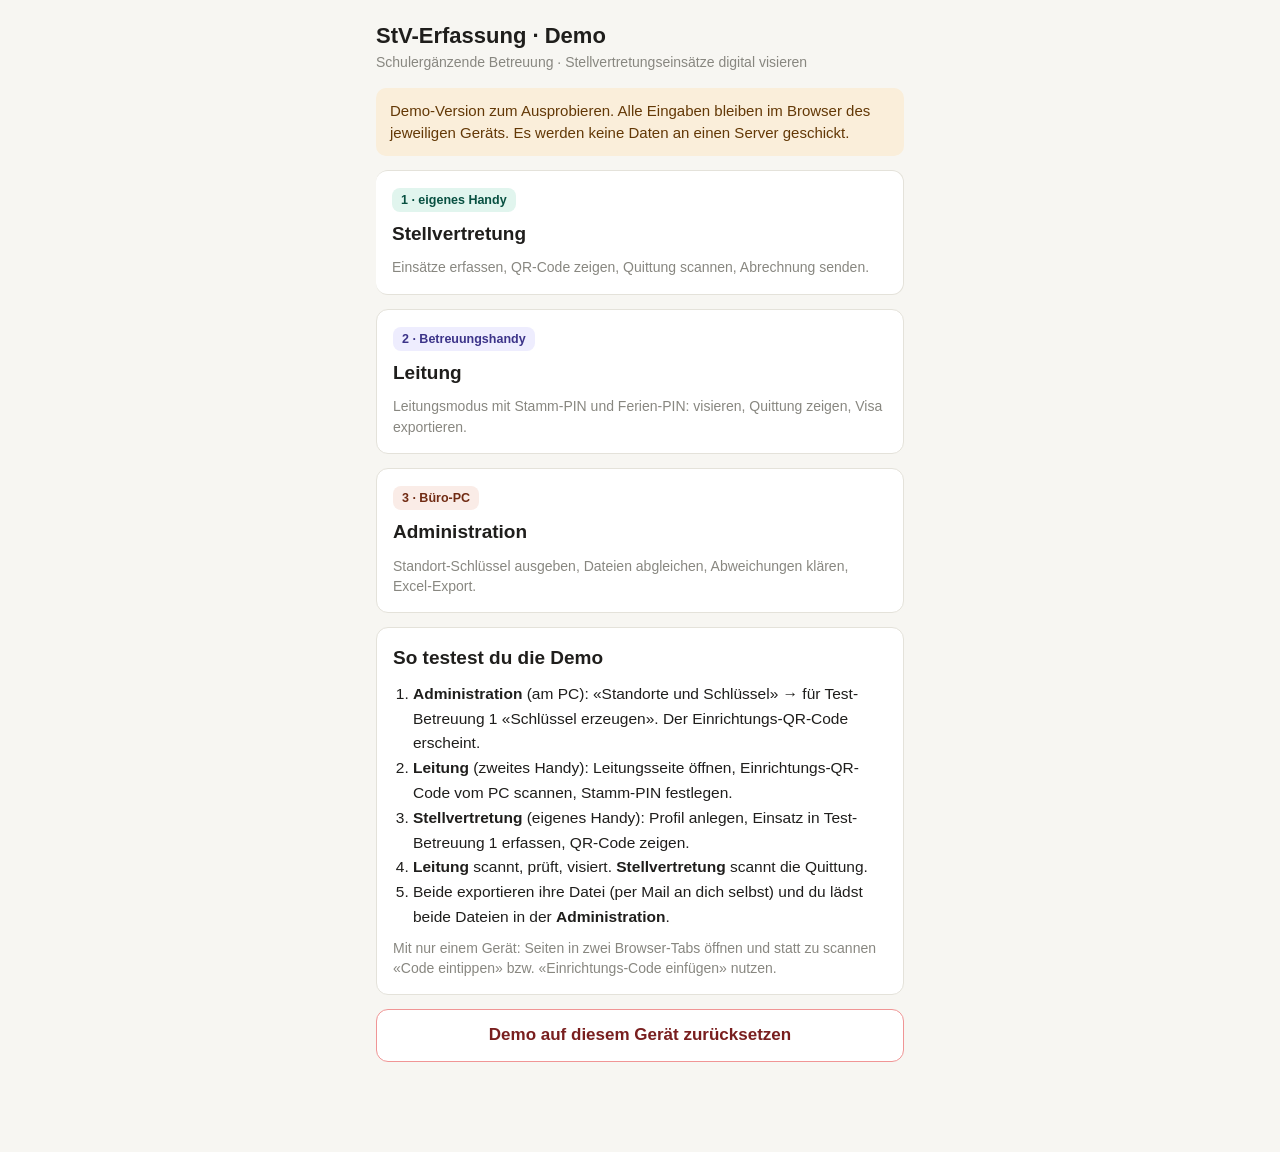
==== index.html @ cec83436 "Demo StV-Erfassung: StV-App, Leitungsmodus, Prüfdatei Administration Co-Authored-By: Claude Opus 5.5" ====
<!DOCTYPE html>
<html lang="de-CH"><head><meta charset="utf-8"><meta name="viewport" content="width=device-width,initial-scale=1">
<title>StV-Erfassung · Demo</title><link rel="icon" href="data:,"><link rel="stylesheet" href="shared.css"></head>
<body><div class="wrap">
<header class="top"><div><h1>StV-Erfassung · Demo</h1><div class="sub">Schulergänzende Betreuung · Stellvertretungseinsätze digital visieren</div></div></header>
<div class="info">Demo-Version zum Ausprobieren. Alle Eingaben bleiben im Browser des jeweiligen Geräts. Es werden keine Daten an einen Server geschickt.</div>
<a class="card" href="stv.html" style="display:block;text-decoration:none;color:inherit;border-left:0">
  <span class="bd" style="background:#E1F5EE;color:#085041">1 · eigenes Handy</span><h2 style="margin-top:8px">Stellvertretung</h2><p class="sub">Einsätze erfassen, QR-Code zeigen, Quittung scannen, Abrechnung senden.</p></a>
<a class="card" href="leitung.html" style="display:block;text-decoration:none;color:inherit">
  <span class="bd" style="background:#EEEDFE;color:#3C3489">2 · Betreuungshandy</span><h2 style="margin-top:8px">Leitung</h2><p class="sub">Leitungsmodus mit Stamm-PIN und Ferien-PIN: visieren, Quittung zeigen, Visa exportieren.</p></a>
<a class="card" href="admin.html" style="display:block;text-decoration:none;color:inherit">
  <span class="bd" style="background:#FAECE7;color:#712B13">3 · Büro-PC</span><h2 style="margin-top:8px">Administration</h2><p class="sub">Standort-Schlüssel ausgeben, Dateien abgleichen, Abweichungen klären, Excel-Export.</p></a>
<div class="card"><h2>So testest du die Demo</h2>
<ol style="margin-left:20px;font-size:15.5px;line-height:1.6">
<li><b>Administration</b> (am PC): «Standorte und Schlüssel» → für Test-Betreuung 1 «Schlüssel erzeugen». Der Einrichtungs-QR-Code erscheint.</li>
<li><b>Leitung</b> (zweites Handy): Leitungsseite öffnen, Einrichtungs-QR-Code vom PC scannen, Stamm-PIN festlegen.</li>
<li><b>Stellvertretung</b> (eigenes Handy): Profil anlegen, Einsatz in Test-Betreuung 1 erfassen, QR-Code zeigen.</li>
<li><b>Leitung</b> scannt, prüft, visiert. <b>Stellvertretung</b> scannt die Quittung.</li>
<li>Beide exportieren ihre Datei (per Mail an dich selbst) und du lädst beide Dateien in der <b>Administration</b>.</li>
</ol>
<p class="note">Mit nur einem Gerät: Seiten in zwei Browser-Tabs öffnen und statt zu scannen «Code eintippen» bzw. «Einrichtungs-Code einfügen» nutzen.</p></div>
<button class="danger" id="rs">Demo auf diesem Gerät zurücksetzen</button>
</div>
<script>
document.getElementById('rs').onclick=()=>{if(confirm('Alle Demo-Daten (Stellvertretung, Leitung, Administration) auf diesem Gerät löschen?')){['stv_data_v1','lei_data_v1','adm_data_v1'].forEach(k=>localStorage.removeItem(k));alert('Zurückgesetzt.');}};
</script></body></html>
---- shared.css ----
*{box-sizing:border-box;margin:0;padding:0}
:root{--bg:#F7F6F2;--card:#fff;--line:#E4E2DA;--line2:#D3D1C7;--tx:#1F1E1C;--tx2:#5F5E5A;--tx3:#888780;
--acc:#0F6E56;--acc-bg:#E1F5EE;--acc-tx:#085041;
--ok-bg:#EAF3DE;--ok:#27500A;--warn-bg:#FAEEDA;--warn:#633806;--err-bg:#FCEBEB;--err:#791F1F;--gray-bg:#ECEAE3;--gray:#444441;
--r:12px;font-family:-apple-system,BlinkMacSystemFont,"Segoe UI",Inter,Roboto,sans-serif}
body.lei{--acc:#534AB7;--acc-bg:#EEEDFE;--acc-tx:#3C3489}
body.adm{--acc:#993C1D;--acc-bg:#FAECE7;--acc-tx:#712B13}
html,body{background:var(--bg);color:var(--tx);font-size:17px;line-height:1.45}
body{min-height:100vh;-webkit-tap-highlight-color:transparent}
.wrap{max-width:560px;margin:0 auto;padding:16px 16px 90px}
body.adm .wrap{max-width:1100px}
header.top{display:flex;align-items:center;justify-content:space-between;gap:10px;margin:4px 0 16px}
header.top h1{font-size:22px;font-weight:650}
.role{display:inline-block;font-size:13px;font-weight:600;padding:4px 10px;border-radius:20px;background:var(--acc-bg);color:var(--acc-tx)}
.sub{font-size:14px;color:var(--tx3)}
.card{background:var(--card);border:1px solid var(--line);border-radius:var(--r);padding:16px;margin-bottom:14px}
h2{font-size:19px;font-weight:650;margin-bottom:10px}
h3{font-size:16px;font-weight:650;margin:14px 0 6px}
label.l{display:block;font-size:14px;color:var(--tx2);margin:12px 0 5px}
input,select,textarea{width:100%;font:inherit;font-size:17px;padding:11px 12px;border:1.5px solid var(--line2);border-radius:10px;background:#fff;color:var(--tx)}
input:focus,select:focus{outline:none;border-color:var(--acc)}
.row2{display:flex;gap:10px}.row2>*{flex:1;min-width:0}
.chips{display:flex;flex-wrap:wrap;gap:8px}
.chip{border:1.5px solid var(--line2);border-radius:10px;padding:8px 13px;font-size:16px;background:#fff;cursor:pointer;user-select:none}
.chip.on{background:var(--acc-bg);border-color:var(--acc);color:var(--acc-tx);font-weight:600}
button,.btn{display:block;width:100%;font:inherit;font-size:17px;font-weight:600;padding:13px;border-radius:12px;border:1.5px solid var(--line2);background:#fff;color:var(--tx);cursor:pointer;text-align:center;margin-top:10px;text-decoration:none}
button.pri,.btn.pri{background:var(--acc);border-color:var(--acc);color:#fff}
button.dark{background:var(--tx);border-color:var(--tx);color:#fff}
button.danger{color:var(--err);border-color:#F09595}
button.small{display:inline-block;width:auto;font-size:14px;padding:7px 12px;margin:0}
button:disabled{opacity:.45}
.btnrow{display:flex;gap:10px}.btnrow>button{flex:1}
.list .it{border-top:1px solid var(--line);padding:11px 0;display:flex;justify-content:space-between;gap:10px;align-items:center;cursor:pointer}
.list .it:first-child{border-top:none}
.it .m{font-size:13.5px;color:var(--tx3)}
.bd{display:inline-block;font-size:12.5px;font-weight:650;padding:3px 9px;border-radius:8px;white-space:nowrap}
.b-ok{background:var(--ok-bg);color:var(--ok)}.b-warn{background:var(--warn-bg);color:var(--warn)}.b-err{background:var(--err-bg);color:var(--err)}.b-gray{background:var(--gray-bg);color:var(--gray)}.b-acc{background:var(--acc-bg);color:var(--acc-tx)}
.note{font-size:14px;color:var(--tx3);margin-top:8px}
.info{background:var(--warn-bg);color:var(--warn);border-radius:10px;padding:12px 14px;font-size:15px;margin-bottom:14px}
.ok-box{background:var(--ok-bg);color:var(--ok);border-radius:10px;padding:12px 14px;font-size:15px;margin-bottom:14px}
.err{color:var(--err);font-size:14px;margin-top:6px;min-height:0}
.mono{font-family:ui-monospace,"SF Mono",Menlo,Consolas,monospace}
.code{font-family:ui-monospace,"SF Mono",Menlo,Consolas,monospace;font-size:24px;font-weight:700;letter-spacing:2px;text-align:center}
.qrbox{display:flex;justify-content:center;margin:8px 0}
.qrbox svg{width:min(78vw,300px);height:auto;background:#fff}
.center{text-align:center}
.kv{display:grid;grid-template-columns:auto 1fr;gap:6px 14px;font-size:16px}
.kv div:nth-child(odd){color:var(--tx3)}
.hidden{display:none!important}
.toast{position:fixed;left:50%;bottom:24px;transform:translateX(-50%);background:var(--tx);color:#fff;padding:11px 18px;border-radius:12px;font-size:15px;z-index:99;max-width:90vw;text-align:center}
.ov{position:fixed;inset:0;background:rgba(0,0,0,.55);z-index:50;display:flex;align-items:flex-end;justify-content:center}
.ov .sheet{background:var(--bg);width:100%;max-width:560px;max-height:92vh;overflow:auto;border-radius:18px 18px 0 0;padding:18px 16px 28px}
@media(min-width:700px){.ov{align-items:center}.ov .sheet{border-radius:18px}}
.scan{position:fixed;inset:0;background:#111;z-index:60;display:flex;flex-direction:column;align-items:center;justify-content:center;color:#fff;padding:20px;gap:14px}
.scan video{width:min(92vw,460px);max-height:60vh;border-radius:14px;background:#000;object-fit:cover}
.scan .frame{position:relative}
.scan .frame::after{content:"";position:absolute;inset:14%;border:4px solid #EF9F27;border-radius:14px}
.scan button{max-width:460px}
.pinpad{display:grid;grid-template-columns:repeat(3,1fr);gap:10px;max-width:320px;margin:14px auto 0}
.pinpad button{margin:0;font-size:24px;padding:16px 0}
.pindots{display:flex;justify-content:center;gap:14px;margin:16px 0 4px}
.pindots i{width:16px;height:16px;border-radius:50%;border:2px solid var(--acc);display:block}
.pindots i.f{background:var(--acc)}
table{width:100%;border-collapse:collapse;font-size:15px}
th{text-align:left;color:var(--tx3);font-weight:500;font-size:13.5px;padding:7px 8px;border-bottom:1.5px solid var(--line)}
td{padding:8px;border-bottom:1px solid var(--line);vertical-align:top}
tr.sel{background:#FAEEDA55}
.drop{display:block;margin-bottom:4px;border:2.5px dashed var(--acc);background:var(--acc-bg);color:var(--acc-tx);border-radius:14px;padding:28px;text-align:center;cursor:pointer}
.tabs{display:flex;gap:6px;margin-bottom:14px;flex-wrap:wrap}
.tabs button{width:auto;margin:0;padding:9px 16px;font-size:15px}
.tabs button.on{background:var(--acc);color:#fff;border-color:var(--acc)}
.demo{font-size:13px;background:#ECEAE3;color:#444441;border-radius:8px;padding:8px 10px;margin-bottom:12px}
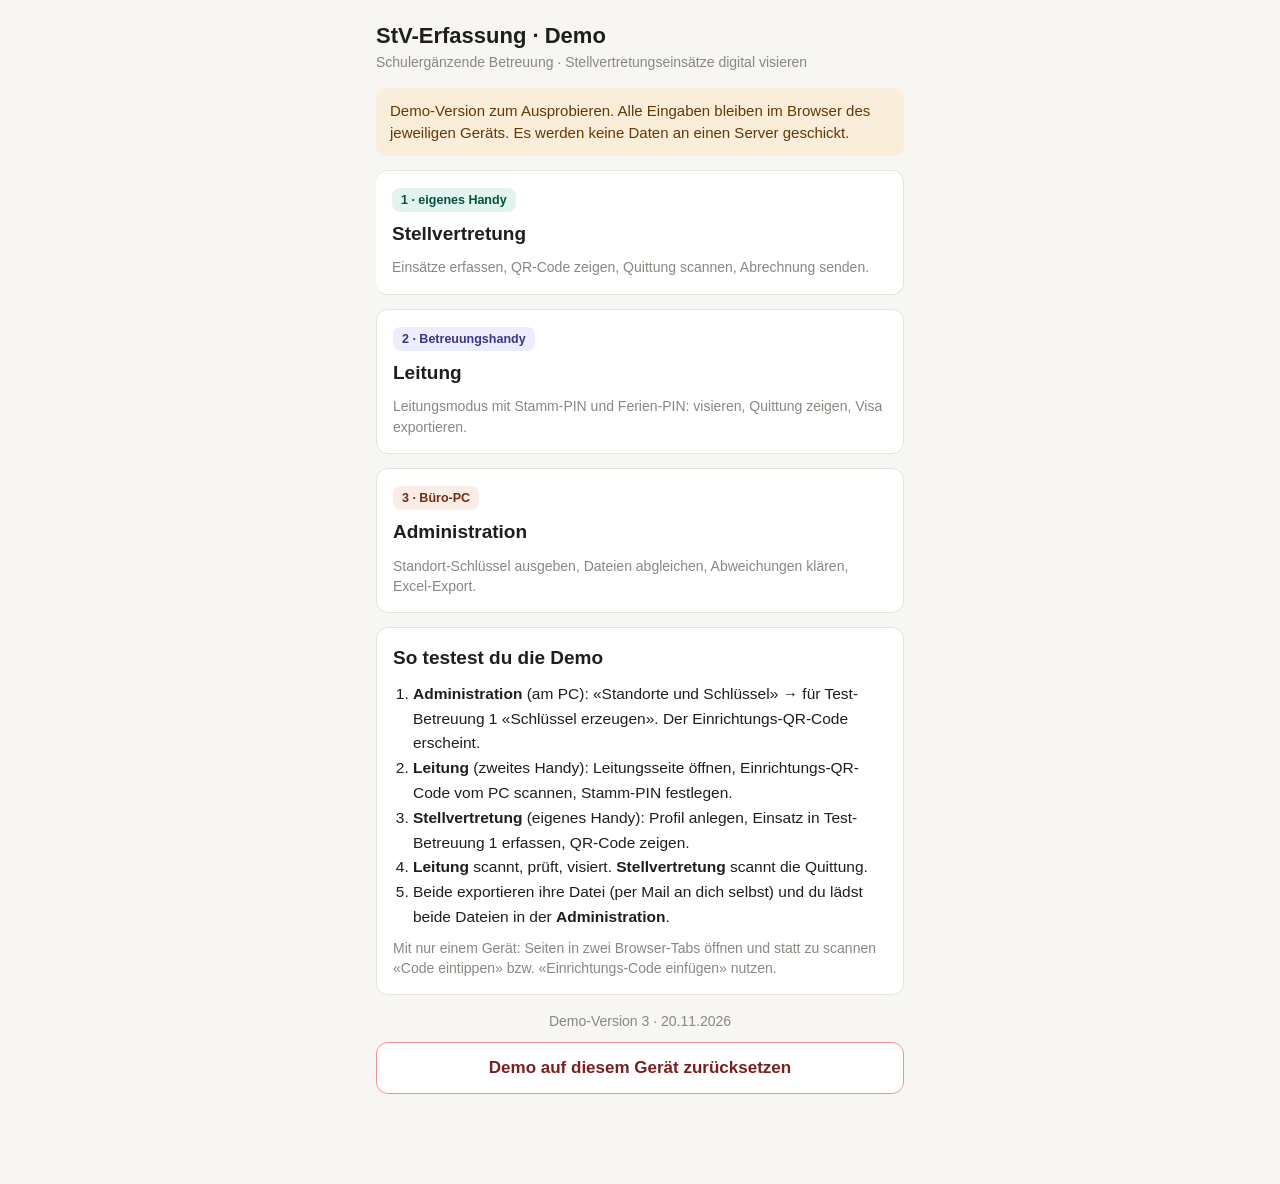
==== commit cc6cf27d: "Versionsnummer an Dateien hängen, damit Handys keine alten Dateien mischen Co-Authored-By: Claude Op" ====
--- a/index.html
+++ b/index.html
@@ -1,6 +1,6 @@
 <!DOCTYPE html>
 <html lang="de-CH"><head><meta charset="utf-8"><meta name="viewport" content="width=device-width,initial-scale=1">
-<title>StV-Erfassung · Demo</title><link rel="icon" href="data:,"><link rel="stylesheet" href="shared.css"></head>
+<title>StV-Erfassung · Demo</title><link rel="icon" href="data:,"><link rel="stylesheet" href="shared.css?v=3"></head>
 <body><div class="wrap">
 <header class="top"><div><h1>StV-Erfassung · Demo</h1><div class="sub">Schulergänzende Betreuung · Stellvertretungseinsätze digital visieren</div></div></header>
 <div class="info">Demo-Version zum Ausprobieren. Alle Eingaben bleiben im Browser des jeweiligen Geräts. Es werden keine Daten an einen Server geschickt.</div>
@@ -19,6 +19,7 @@
 <li>Beide exportieren ihre Datei (per Mail an dich selbst) und du lädst beide Dateien in der <b>Administration</b>.</li>
 </ol>
 <p class="note">Mit nur einem Gerät: Seiten in zwei Browser-Tabs öffnen und statt zu scannen «Code eintippen» bzw. «Einrichtungs-Code einfügen» nutzen.</p></div>
+<p class="note center" style="margin-top:16px">Demo-Version 3 · 20.11.2026</p>
 <button class="danger" id="rs">Demo auf diesem Gerät zurücksetzen</button>
 </div>
 <script>
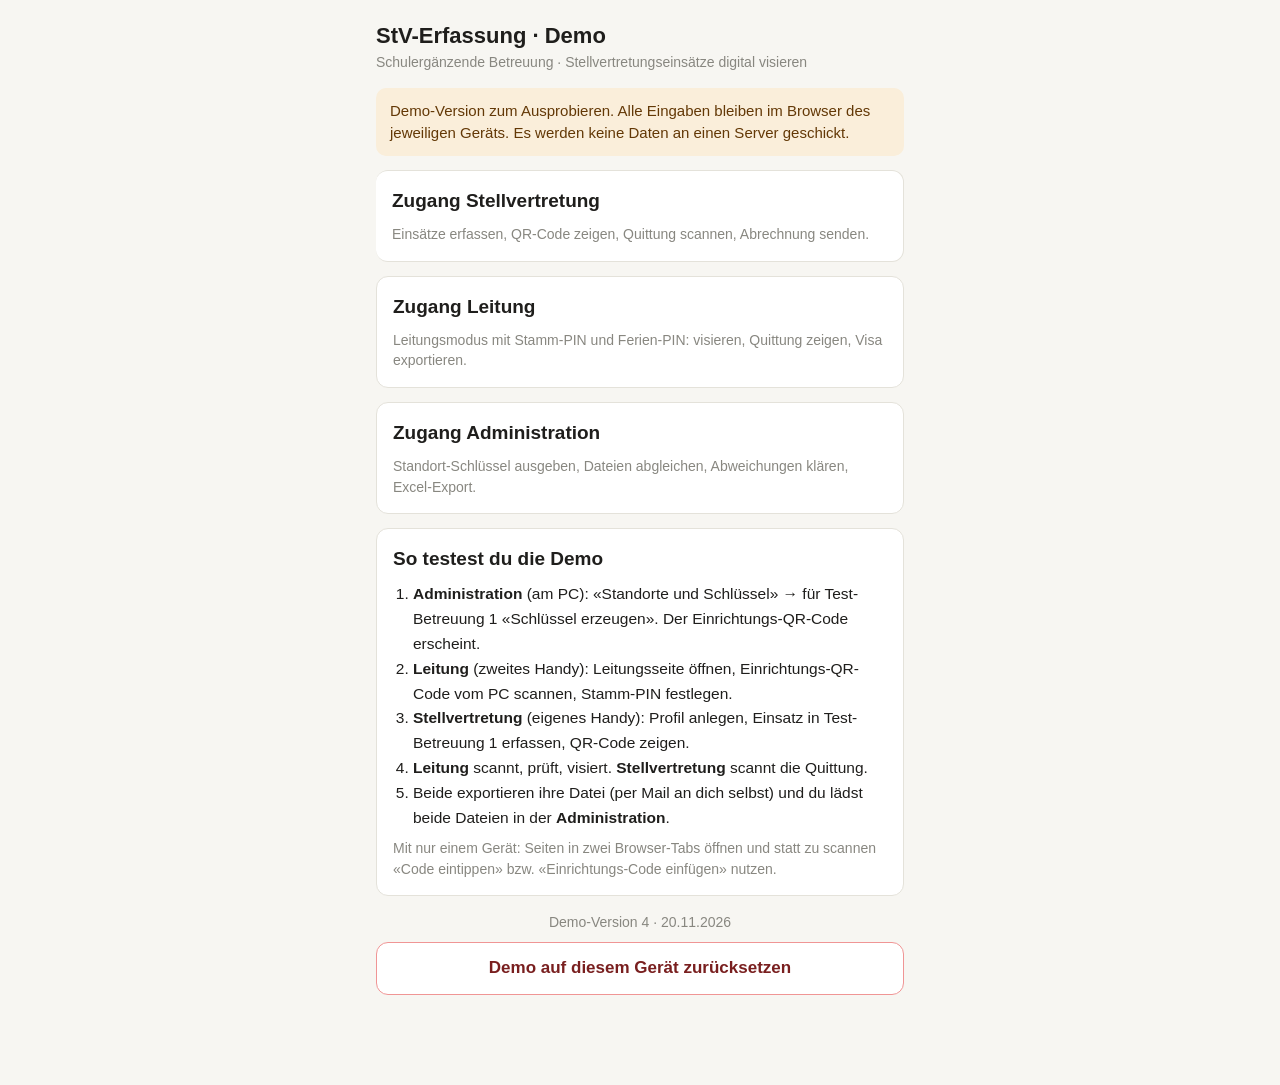
==== commit 9258f6f5: "Startseite: «Zugang …», Zurück-Knöpfe oben und gross unten (Demo-Version 4) Co-Authored-By: Claude O" ====
--- a/index.html
+++ b/index.html
@@ -1,15 +1,15 @@
 <!DOCTYPE html>
 <html lang="de-CH"><head><meta charset="utf-8"><meta name="viewport" content="width=device-width,initial-scale=1">
-<title>StV-Erfassung · Demo</title><link rel="icon" href="data:,"><link rel="stylesheet" href="shared.css?v=3"></head>
+<title>StV-Erfassung · Demo</title><link rel="icon" href="data:,"><link rel="stylesheet" href="shared.css?v=4"></head>
 <body><div class="wrap">
 <header class="top"><div><h1>StV-Erfassung · Demo</h1><div class="sub">Schulergänzende Betreuung · Stellvertretungseinsätze digital visieren</div></div></header>
 <div class="info">Demo-Version zum Ausprobieren. Alle Eingaben bleiben im Browser des jeweiligen Geräts. Es werden keine Daten an einen Server geschickt.</div>
 <a class="card" href="stv.html" style="display:block;text-decoration:none;color:inherit;border-left:0">
-  <span class="bd" style="background:#E1F5EE;color:#085041">1 · eigenes Handy</span><h2 style="margin-top:8px">Stellvertretung</h2><p class="sub">Einsätze erfassen, QR-Code zeigen, Quittung scannen, Abrechnung senden.</p></a>
+  <h2>Zugang Stellvertretung</h2><p class="sub">Einsätze erfassen, QR-Code zeigen, Quittung scannen, Abrechnung senden.</p></a>
 <a class="card" href="leitung.html" style="display:block;text-decoration:none;color:inherit">
-  <span class="bd" style="background:#EEEDFE;color:#3C3489">2 · Betreuungshandy</span><h2 style="margin-top:8px">Leitung</h2><p class="sub">Leitungsmodus mit Stamm-PIN und Ferien-PIN: visieren, Quittung zeigen, Visa exportieren.</p></a>
+  <h2>Zugang Leitung</h2><p class="sub">Leitungsmodus mit Stamm-PIN und Ferien-PIN: visieren, Quittung zeigen, Visa exportieren.</p></a>
 <a class="card" href="admin.html" style="display:block;text-decoration:none;color:inherit">
-  <span class="bd" style="background:#FAECE7;color:#712B13">3 · Büro-PC</span><h2 style="margin-top:8px">Administration</h2><p class="sub">Standort-Schlüssel ausgeben, Dateien abgleichen, Abweichungen klären, Excel-Export.</p></a>
+  <h2>Zugang Administration</h2><p class="sub">Standort-Schlüssel ausgeben, Dateien abgleichen, Abweichungen klären, Excel-Export.</p></a>
 <div class="card"><h2>So testest du die Demo</h2>
 <ol style="margin-left:20px;font-size:15.5px;line-height:1.6">
 <li><b>Administration</b> (am PC): «Standorte und Schlüssel» → für Test-Betreuung 1 «Schlüssel erzeugen». Der Einrichtungs-QR-Code erscheint.</li>
@@ -19,7 +19,7 @@
 <li>Beide exportieren ihre Datei (per Mail an dich selbst) und du lädst beide Dateien in der <b>Administration</b>.</li>
 </ol>
 <p class="note">Mit nur einem Gerät: Seiten in zwei Browser-Tabs öffnen und statt zu scannen «Code eintippen» bzw. «Einrichtungs-Code einfügen» nutzen.</p></div>
-<p class="note center" style="margin-top:16px">Demo-Version 3 · 20.11.2026</p>
+<p class="note center" style="margin-top:16px">Demo-Version 4 · 20.11.2026</p>
 <button class="danger" id="rs">Demo auf diesem Gerät zurücksetzen</button>
 </div>
 <script>
--- a/shared.css
+++ b/shared.css
@@ -70,3 +70,5 @@
 .tabs button{width:auto;margin:0;padding:9px 16px;font-size:15px}
 .tabs button.on{background:var(--acc);color:#fff;border-color:var(--acc)}
 .demo{font-size:13px;background:#ECEAE3;color:#444441;border-radius:8px;padding:8px 10px;margin-bottom:12px}
+.back{display:inline-flex;align-items:center;gap:4px;width:auto;margin:0 0 6px;padding:6px 0;border:none;background:none;color:var(--acc);font-size:16px;font-weight:600;text-decoration:none;cursor:pointer}
+.backbig{margin-top:26px!important;padding:16px!important;font-size:18px!important;border:2px solid var(--acc)!important;color:var(--acc)!important;background:#fff!important}
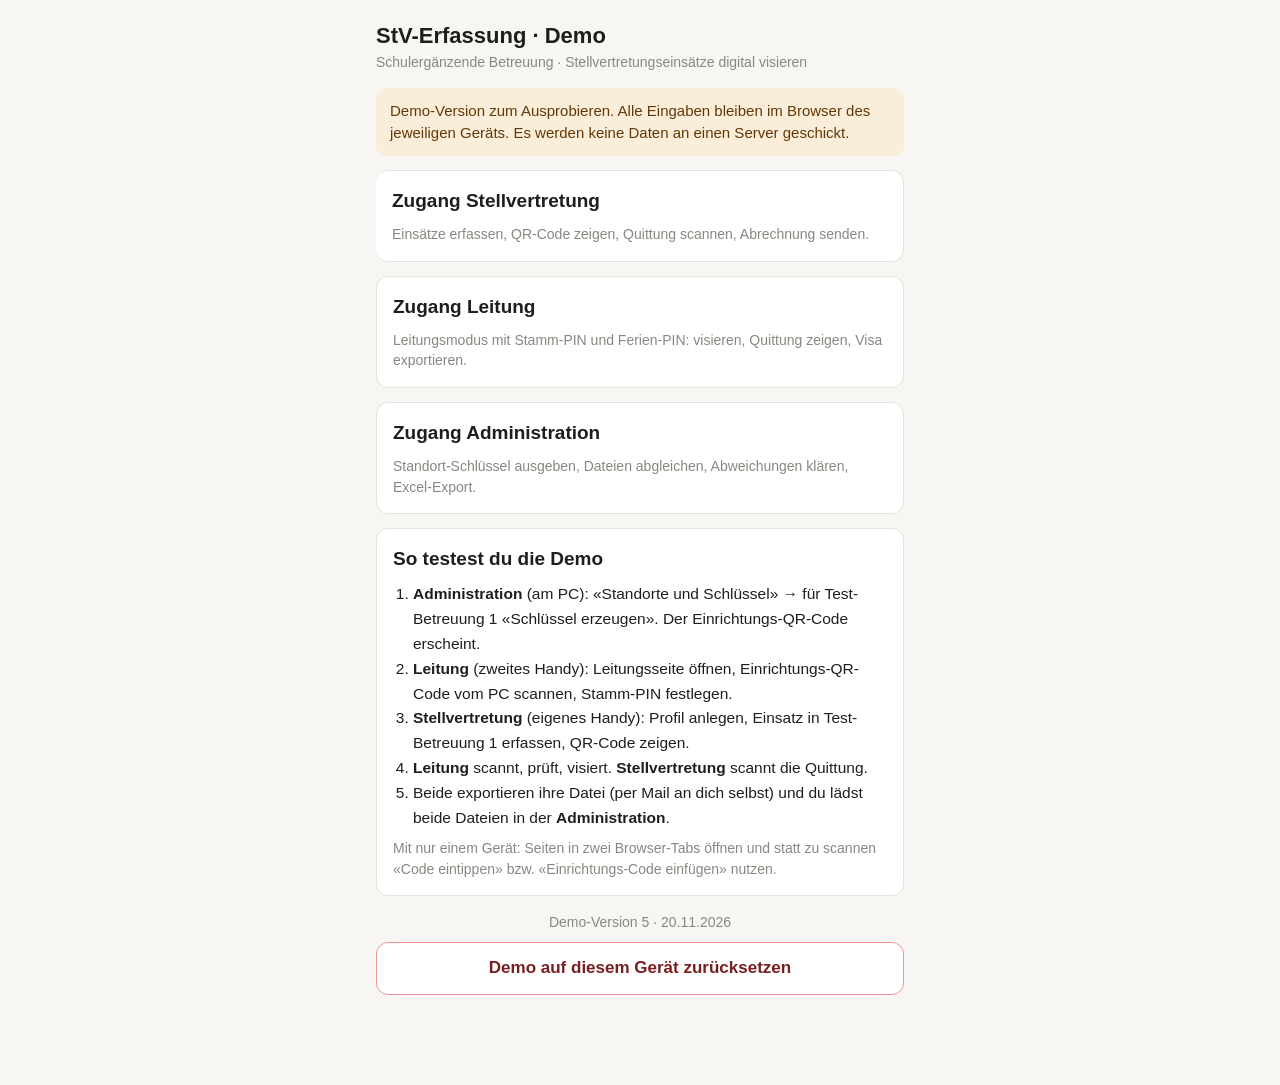
==== commit 4d600afb: "Demo-Version 5: FABE, Zeitauswahl in 10-Minuten-Schritten, Mittagessen Ja als Standard, Layout auf i" ====
--- a/index.html
+++ b/index.html
@@ -1,6 +1,6 @@
 <!DOCTYPE html>
 <html lang="de-CH"><head><meta charset="utf-8"><meta name="viewport" content="width=device-width,initial-scale=1">
-<title>StV-Erfassung · Demo</title><link rel="icon" href="data:,"><link rel="stylesheet" href="shared.css?v=4"></head>
+<title>StV-Erfassung · Demo</title><link rel="icon" href="data:,"><link rel="stylesheet" href="shared.css?v=5"></head>
 <body><div class="wrap">
 <header class="top"><div><h1>StV-Erfassung · Demo</h1><div class="sub">Schulergänzende Betreuung · Stellvertretungseinsätze digital visieren</div></div></header>
 <div class="info">Demo-Version zum Ausprobieren. Alle Eingaben bleiben im Browser des jeweiligen Geräts. Es werden keine Daten an einen Server geschickt.</div>
@@ -19,7 +19,7 @@
 <li>Beide exportieren ihre Datei (per Mail an dich selbst) und du lädst beide Dateien in der <b>Administration</b>.</li>
 </ol>
 <p class="note">Mit nur einem Gerät: Seiten in zwei Browser-Tabs öffnen und statt zu scannen «Code eintippen» bzw. «Einrichtungs-Code einfügen» nutzen.</p></div>
-<p class="note center" style="margin-top:16px">Demo-Version 4 · 20.11.2026</p>
+<p class="note center" style="margin-top:16px">Demo-Version 5 · 20.11.2026</p>
 <button class="danger" id="rs">Demo auf diesem Gerät zurücksetzen</button>
 </div>
 <script>
--- a/shared.css
+++ b/shared.css
@@ -72,3 +72,14 @@
 .demo{font-size:13px;background:#ECEAE3;color:#444441;border-radius:8px;padding:8px 10px;margin-bottom:12px}
 .back{display:inline-flex;align-items:center;gap:4px;width:auto;margin:0 0 6px;padding:6px 0;border:none;background:none;color:var(--acc);font-size:16px;font-weight:600;text-decoration:none;cursor:pointer}
 .backbig{margin-top:26px!important;padding:16px!important;font-size:18px!important;border:2px solid var(--acc)!important;color:var(--acc)!important;background:#fff!important}
+/* iPhone: Datums-/Zeitfelder nicht breiter als ihr Platz */
+input[type=date],input[type=time]{-webkit-appearance:none;appearance:none;display:block;min-width:0;max-width:100%;min-height:48px;text-align:left}
+input[type=date]::-webkit-date-and-time-value,input[type=time]::-webkit-date-and-time-value{text-align:left}
+.row2>div{min-width:0;flex:1 1 0}
+.btngroup{display:flex;flex-wrap:wrap;gap:10px;margin-top:8px}
+.btngroup>button,.btngroup>label,.btngroup>a{margin:0!important}
+.timepick{display:inline-flex;gap:4px;align-items:center}.timepick select{flex:none;width:66px;padding:10px 6px;text-align:center}.times{display:flex;flex-wrap:nowrap;gap:0 18px}.times>div{flex:none}.timepick span{font-weight:650}
+.srow{display:flex;justify-content:space-between;align-items:center;gap:12px;flex-wrap:wrap;border-top:1px solid var(--line);padding:12px 0}
+.scrollx{overflow-x:auto;-webkit-overflow-scrolling:touch}.scrollx table{min-width:640px}
+@media(max-width:380px){.times{gap:0 10px}.timepick select{width:56px;padding:10px 2px}}
+@media(max-width:340px){.timepick{gap:2px}.timepick select{width:50px;font-size:16px}}
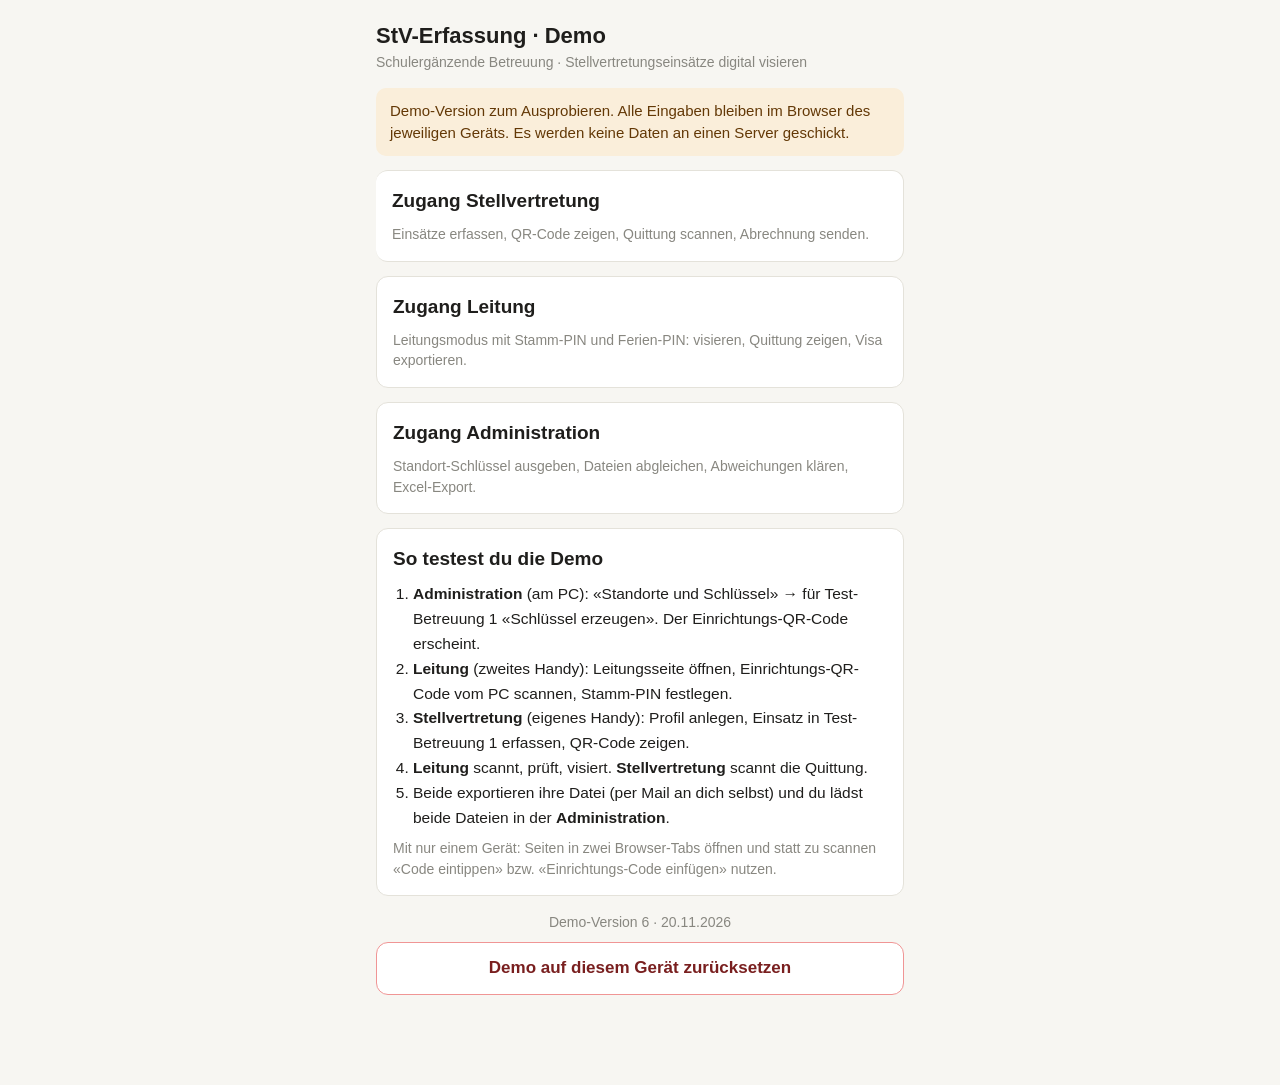
==== commit 881e887a: "Stunden 6–21 Uhr, Standard 12 Uhr (Demo-Version 6) Co-Authored-By: Claude Opus 5.5 <noreply@anthropi" ====
--- a/index.html
+++ b/index.html
@@ -1,6 +1,6 @@
 <!DOCTYPE html>
 <html lang="de-CH"><head><meta charset="utf-8"><meta name="viewport" content="width=device-width,initial-scale=1">
-<title>StV-Erfassung · Demo</title><link rel="icon" href="data:,"><link rel="stylesheet" href="shared.css?v=5"></head>
+<title>StV-Erfassung · Demo</title><link rel="icon" href="data:,"><link rel="stylesheet" href="shared.css?v=6"></head>
 <body><div class="wrap">
 <header class="top"><div><h1>StV-Erfassung · Demo</h1><div class="sub">Schulergänzende Betreuung · Stellvertretungseinsätze digital visieren</div></div></header>
 <div class="info">Demo-Version zum Ausprobieren. Alle Eingaben bleiben im Browser des jeweiligen Geräts. Es werden keine Daten an einen Server geschickt.</div>
@@ -19,7 +19,7 @@
 <li>Beide exportieren ihre Datei (per Mail an dich selbst) und du lädst beide Dateien in der <b>Administration</b>.</li>
 </ol>
 <p class="note">Mit nur einem Gerät: Seiten in zwei Browser-Tabs öffnen und statt zu scannen «Code eintippen» bzw. «Einrichtungs-Code einfügen» nutzen.</p></div>
-<p class="note center" style="margin-top:16px">Demo-Version 5 · 20.11.2026</p>
+<p class="note center" style="margin-top:16px">Demo-Version 6 · 20.11.2026</p>
 <button class="danger" id="rs">Demo auf diesem Gerät zurücksetzen</button>
 </div>
 <script>
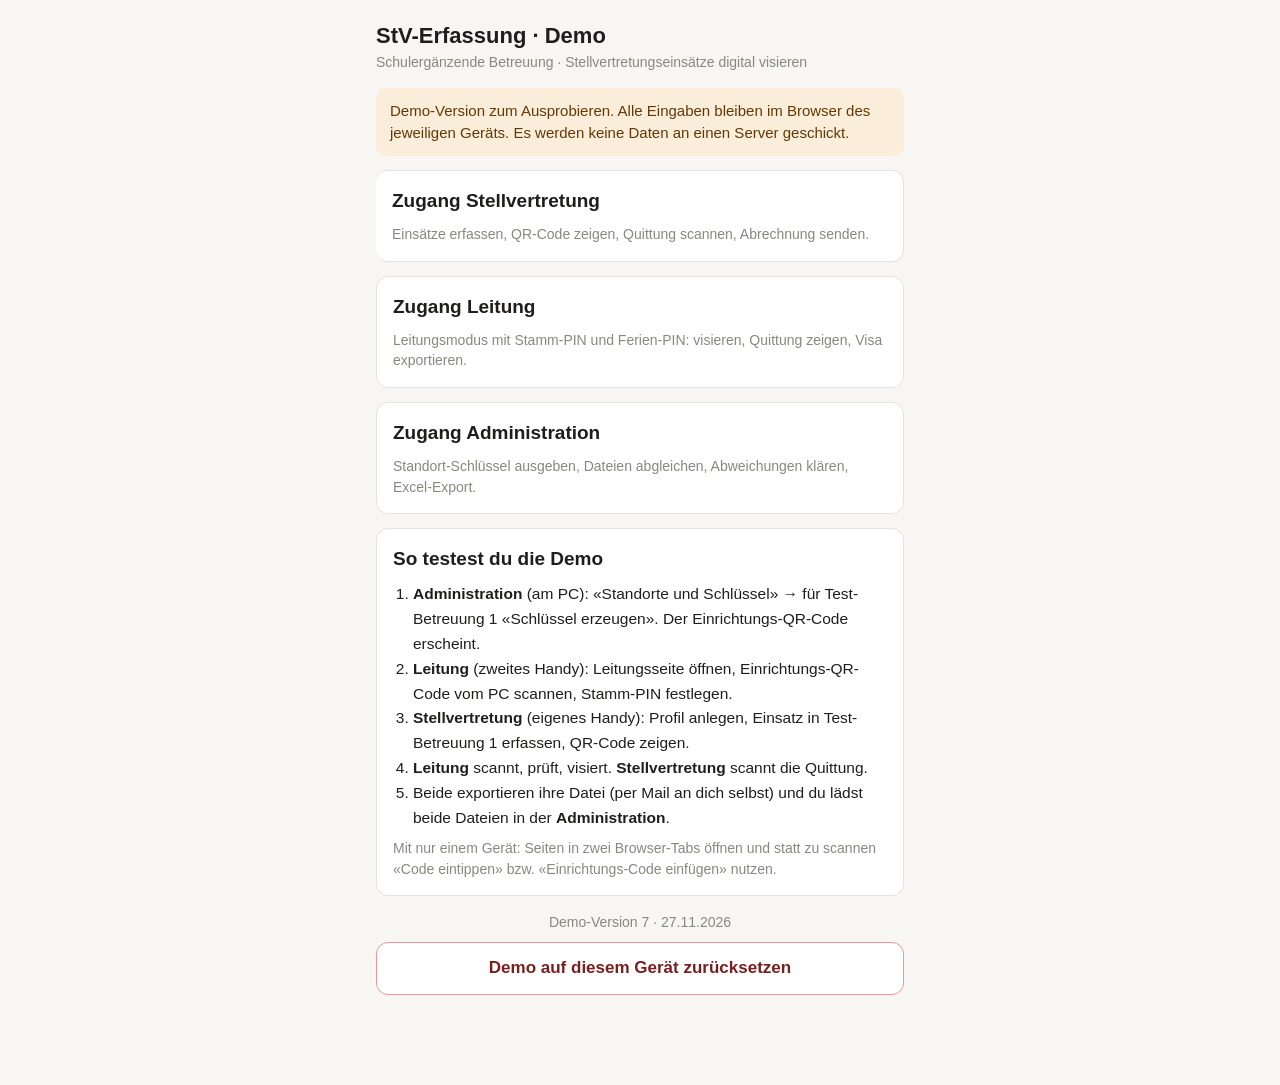
==== commit 3d921abf: "Demo-Version 7: Sicherheit – Dateiprüfung im Admin, CSP, jsQR lokal, Plausibilität, Überschneidungen" ====
--- a/index.html
+++ b/index.html
@@ -1,6 +1,6 @@
 <!DOCTYPE html>
-<html lang="de-CH"><head><meta charset="utf-8"><meta name="viewport" content="width=device-width,initial-scale=1">
-<title>StV-Erfassung · Demo</title><link rel="icon" href="data:,"><link rel="stylesheet" href="shared.css?v=6"></head>
+<html lang="de-CH"><head><meta charset="utf-8"><meta http-equiv="Content-Security-Policy" content="default-src 'self'; script-src 'self'; style-src 'self' 'unsafe-inline'; img-src 'self' data: blob:; media-src 'self' blob:; connect-src 'none'; object-src 'none'; base-uri 'none'; form-action 'none'"><meta name="viewport" content="width=device-width,initial-scale=1">
+<title>StV-Erfassung · Demo</title><link rel="icon" href="data:,"><link rel="stylesheet" href="shared.css?v=7"></head>
 <body><div class="wrap">
 <header class="top"><div><h1>StV-Erfassung · Demo</h1><div class="sub">Schulergänzende Betreuung · Stellvertretungseinsätze digital visieren</div></div></header>
 <div class="info">Demo-Version zum Ausprobieren. Alle Eingaben bleiben im Browser des jeweiligen Geräts. Es werden keine Daten an einen Server geschickt.</div>
@@ -19,9 +19,7 @@
 <li>Beide exportieren ihre Datei (per Mail an dich selbst) und du lädst beide Dateien in der <b>Administration</b>.</li>
 </ol>
 <p class="note">Mit nur einem Gerät: Seiten in zwei Browser-Tabs öffnen und statt zu scannen «Code eintippen» bzw. «Einrichtungs-Code einfügen» nutzen.</p></div>
-<p class="note center" style="margin-top:16px">Demo-Version 6 · 20.11.2026</p>
+<p class="note center" style="margin-top:16px">Demo-Version 7 · 27.11.2026</p>
 <button class="danger" id="rs">Demo auf diesem Gerät zurücksetzen</button>
 </div>
-<script>
-document.getElementById('rs').onclick=()=>{if(confirm('Alle Demo-Daten (Stellvertretung, Leitung, Administration) auf diesem Gerät löschen?')){['stv_data_v1','lei_data_v1','adm_data_v1'].forEach(k=>localStorage.removeItem(k));alert('Zurückgesetzt.');}};
-</script></body></html>
+<script src="index.js?v=7"></script></body></html>
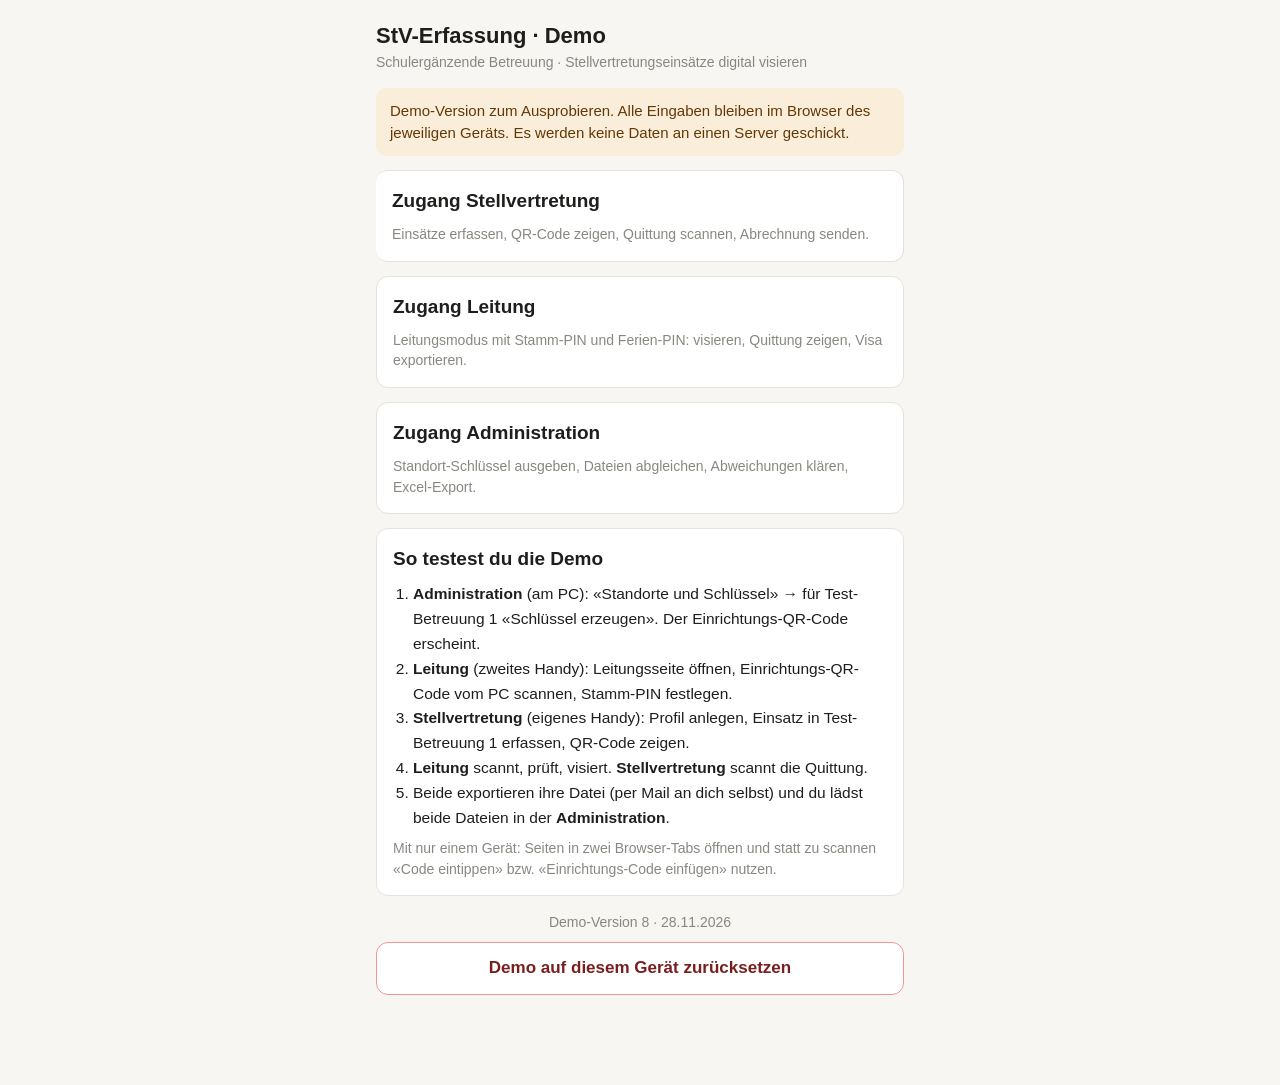
==== commit 5c907762: "Demo-Version 8: Stammdaten im Hintergrund (Prüfung von Name und Funktion), Meldungen umbrechen auf d" ====
--- a/index.html
+++ b/index.html
@@ -1,6 +1,6 @@
 <!DOCTYPE html>
 <html lang="de-CH"><head><meta charset="utf-8"><meta http-equiv="Content-Security-Policy" content="default-src 'self'; script-src 'self'; style-src 'self' 'unsafe-inline'; img-src 'self' data: blob:; media-src 'self' blob:; connect-src 'none'; object-src 'none'; base-uri 'none'; form-action 'none'"><meta name="viewport" content="width=device-width,initial-scale=1">
-<title>StV-Erfassung · Demo</title><link rel="icon" href="data:,"><link rel="stylesheet" href="shared.css?v=7"></head>
+<title>StV-Erfassung · Demo</title><link rel="icon" href="data:,"><link rel="stylesheet" href="shared.css?v=8"></head>
 <body><div class="wrap">
 <header class="top"><div><h1>StV-Erfassung · Demo</h1><div class="sub">Schulergänzende Betreuung · Stellvertretungseinsätze digital visieren</div></div></header>
 <div class="info">Demo-Version zum Ausprobieren. Alle Eingaben bleiben im Browser des jeweiligen Geräts. Es werden keine Daten an einen Server geschickt.</div>
@@ -19,7 +19,7 @@
 <li>Beide exportieren ihre Datei (per Mail an dich selbst) und du lädst beide Dateien in der <b>Administration</b>.</li>
 </ol>
 <p class="note">Mit nur einem Gerät: Seiten in zwei Browser-Tabs öffnen und statt zu scannen «Code eintippen» bzw. «Einrichtungs-Code einfügen» nutzen.</p></div>
-<p class="note center" style="margin-top:16px">Demo-Version 7 · 27.11.2026</p>
+<p class="note center" style="margin-top:16px">Demo-Version 8 · 28.11.2026</p>
 <button class="danger" id="rs">Demo auf diesem Gerät zurücksetzen</button>
 </div>
-<script src="index.js?v=7"></script></body></html>
+<script src="index.js?v=8"></script></body></html>
--- a/shared.css
+++ b/shared.css
@@ -83,3 +83,5 @@
 .scrollx{overflow-x:auto;-webkit-overflow-scrolling:touch}.scrollx table{min-width:640px}
 @media(max-width:380px){.times{gap:0 10px}.timepick select{width:56px;padding:10px 2px}}
 @media(max-width:340px){.timepick{gap:2px}.timepick select{width:50px;font-size:16px}}
+
+.bd.wrap{max-width:100%;white-space:normal}
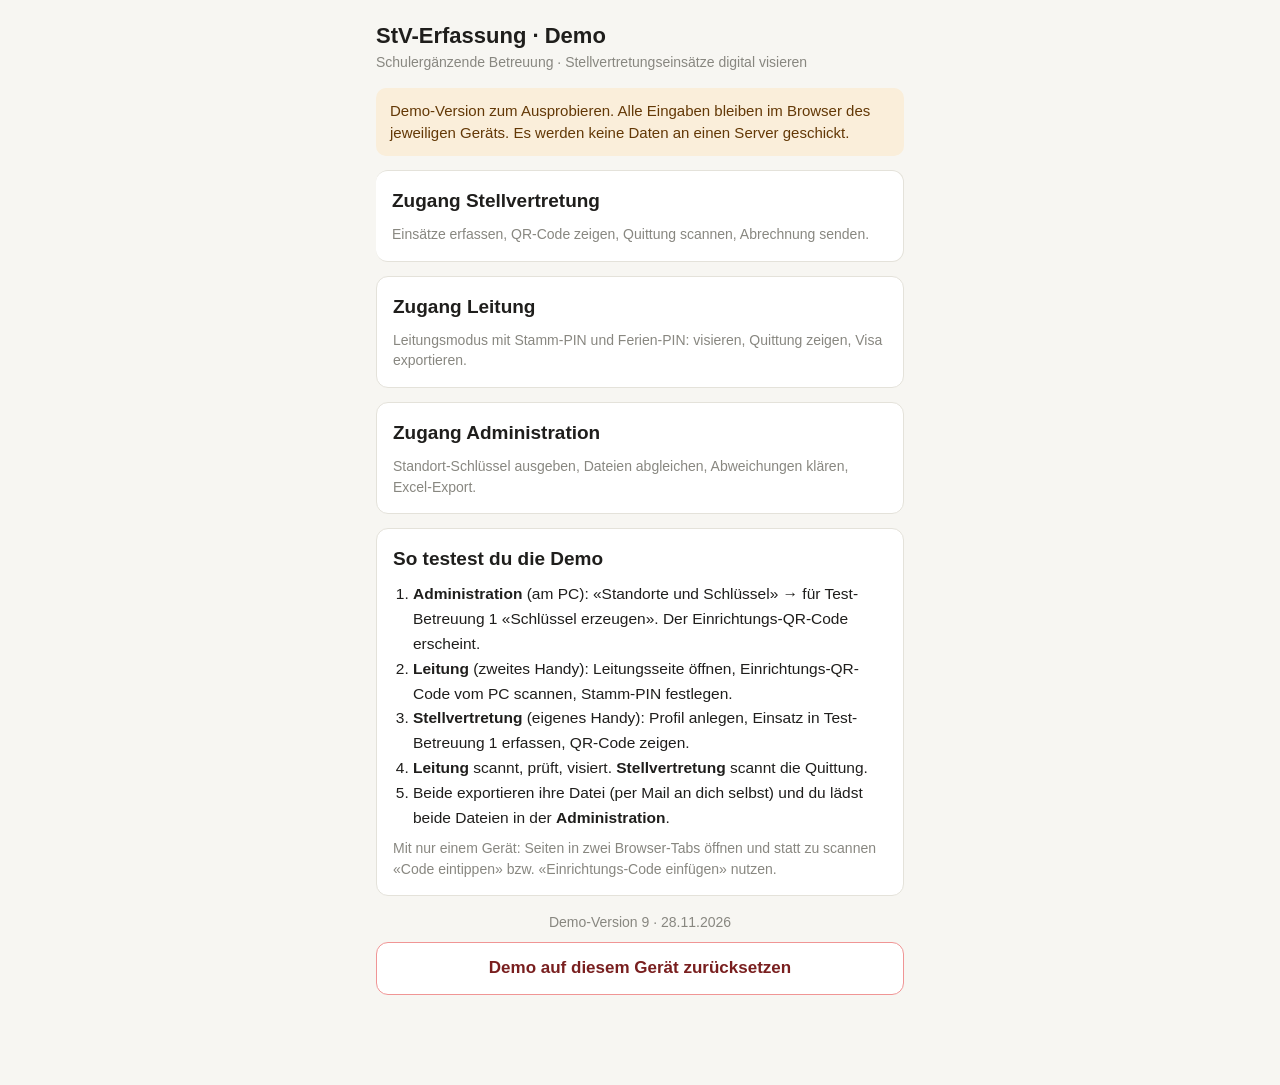
==== commit e2d544aa: "Demo-Version 9: Schlüsselwechsel – Storno alter Visa, Quittung belegt Visum bei fehlender Leitungs-D" ====
--- a/index.html
+++ b/index.html
@@ -1,6 +1,6 @@
 <!DOCTYPE html>
 <html lang="de-CH"><head><meta charset="utf-8"><meta http-equiv="Content-Security-Policy" content="default-src 'self'; script-src 'self'; style-src 'self' 'unsafe-inline'; img-src 'self' data: blob:; media-src 'self' blob:; connect-src 'none'; object-src 'none'; base-uri 'none'; form-action 'none'"><meta name="viewport" content="width=device-width,initial-scale=1">
-<title>StV-Erfassung · Demo</title><link rel="icon" href="data:,"><link rel="stylesheet" href="shared.css?v=8"></head>
+<title>StV-Erfassung · Demo</title><link rel="icon" href="data:,"><link rel="stylesheet" href="shared.css?v=9"></head>
 <body><div class="wrap">
 <header class="top"><div><h1>StV-Erfassung · Demo</h1><div class="sub">Schulergänzende Betreuung · Stellvertretungseinsätze digital visieren</div></div></header>
 <div class="info">Demo-Version zum Ausprobieren. Alle Eingaben bleiben im Browser des jeweiligen Geräts. Es werden keine Daten an einen Server geschickt.</div>
@@ -19,7 +19,7 @@
 <li>Beide exportieren ihre Datei (per Mail an dich selbst) und du lädst beide Dateien in der <b>Administration</b>.</li>
 </ol>
 <p class="note">Mit nur einem Gerät: Seiten in zwei Browser-Tabs öffnen und statt zu scannen «Code eintippen» bzw. «Einrichtungs-Code einfügen» nutzen.</p></div>
-<p class="note center" style="margin-top:16px">Demo-Version 8 · 28.11.2026</p>
+<p class="note center" style="margin-top:16px">Demo-Version 9 · 28.11.2026</p>
 <button class="danger" id="rs">Demo auf diesem Gerät zurücksetzen</button>
 </div>
-<script src="index.js?v=8"></script></body></html>
+<script src="index.js?v=9"></script></body></html>
